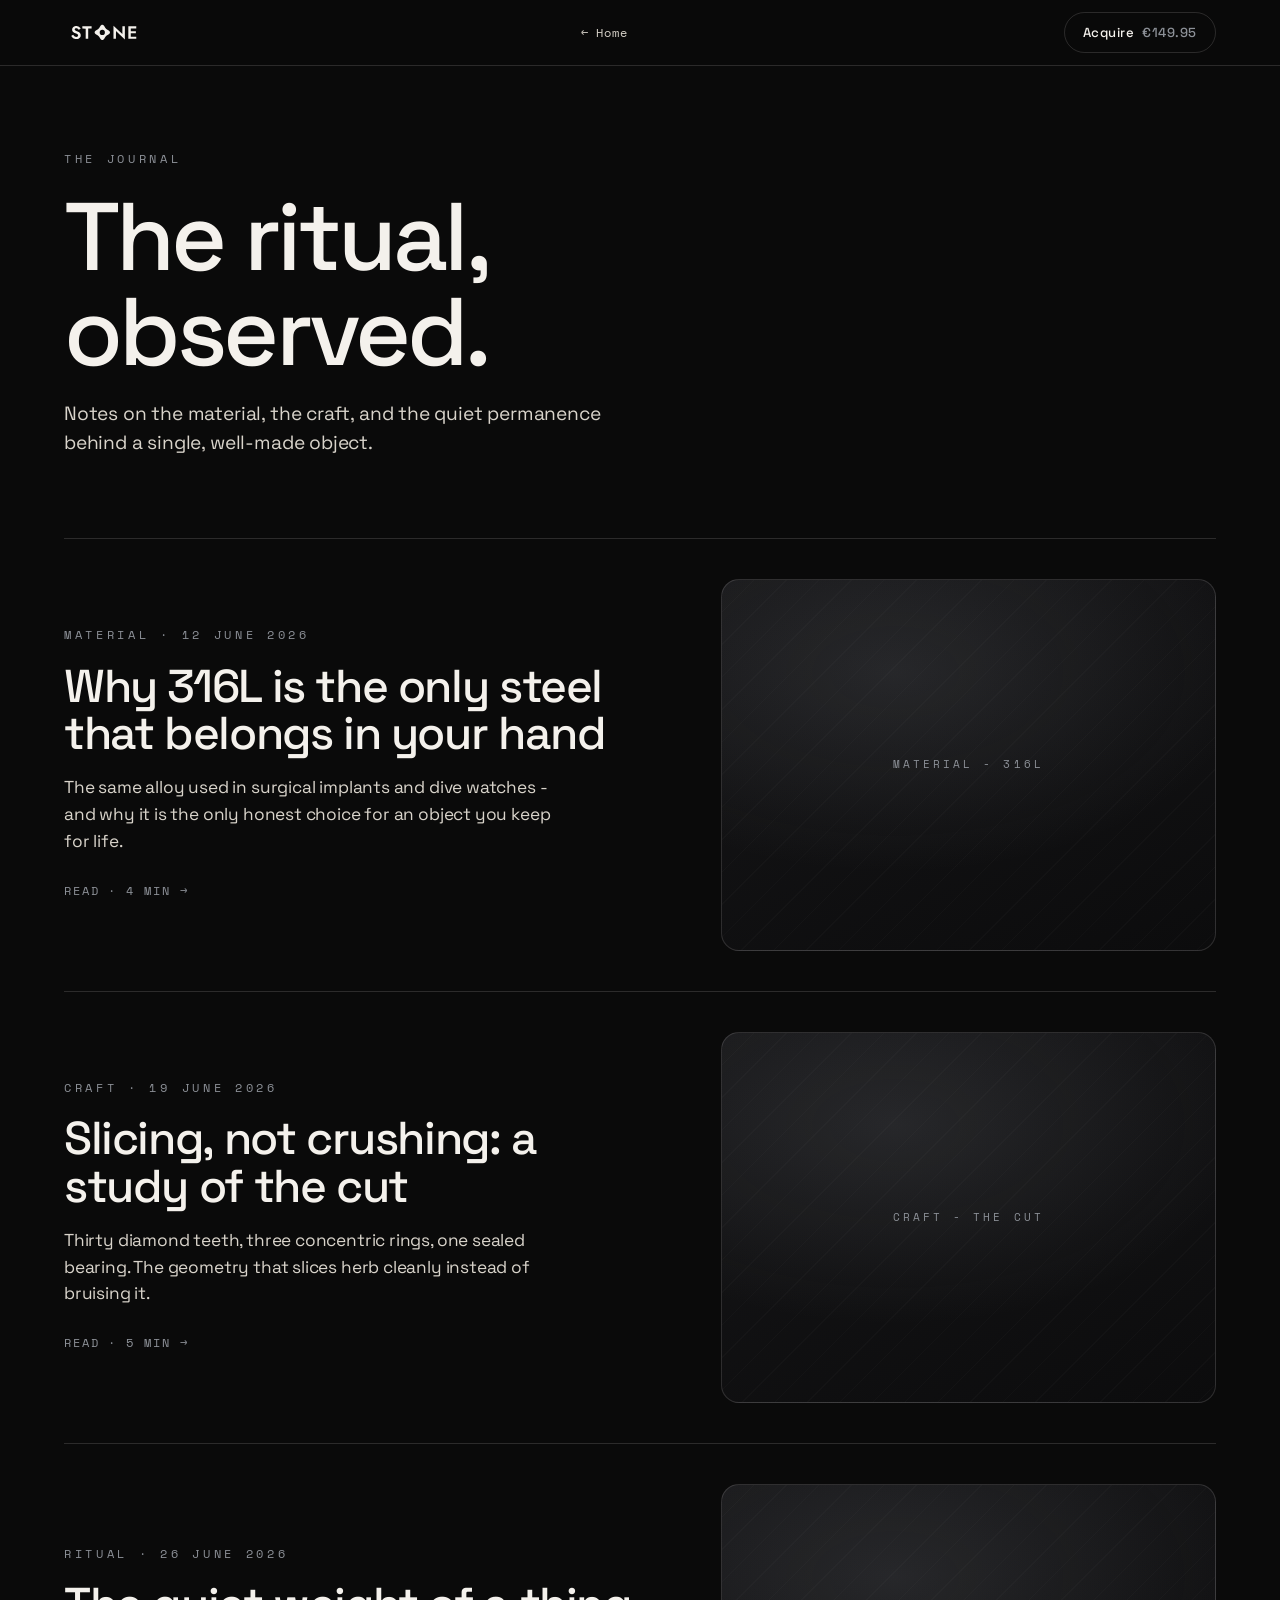
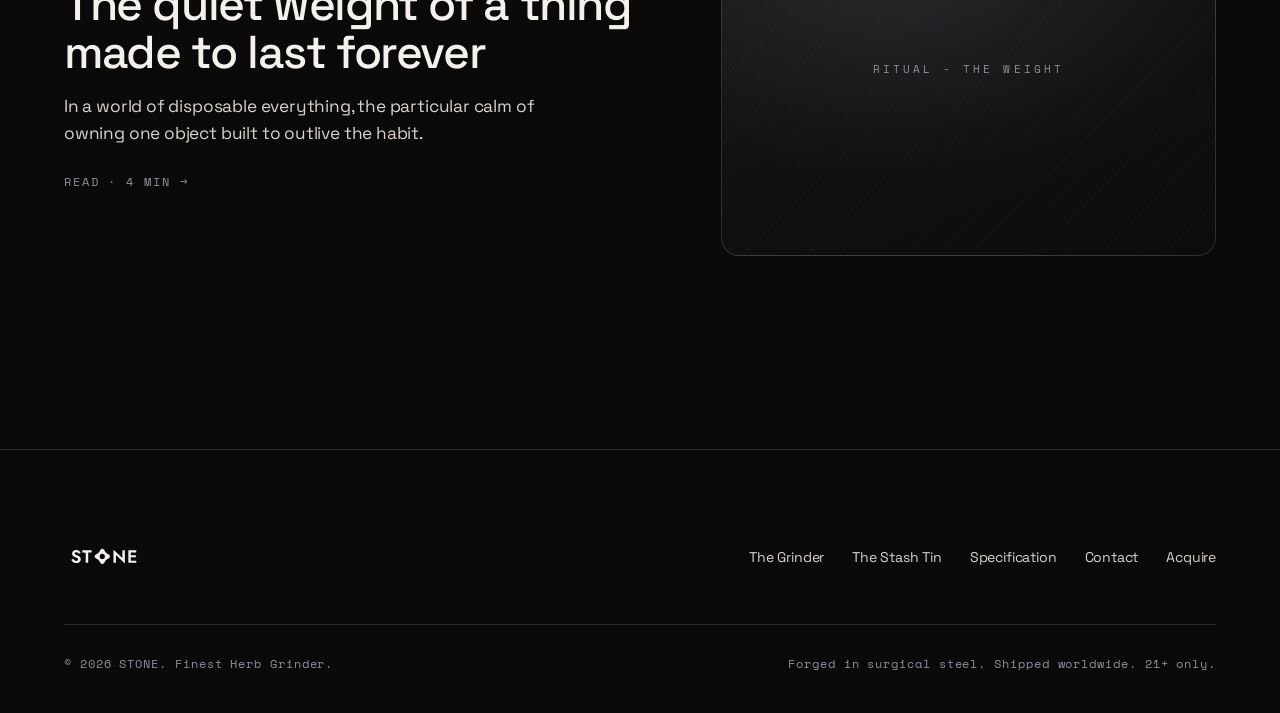
==== journal/index.html @ a4d51215 "Fix hero image squashing: photo stage no longer forces 1:1; bump style.css cache to v4" ====
<!DOCTYPE html>
<html lang="en">
<head>
  <meta charset="UTF-8">
  <meta name="viewport" content="width=device-width, initial-scale=1.0">
  <title>The Journal - STONE</title>
  <meta name="description" content="The ritual, observed. Notes on material, craft, and permanence from STONE - makers of the last grinder you will ever buy.">
  <link rel="canonical" href="https://stonegrinder.co/journal/">
  <link rel="icon" type="image/svg+xml" href="../assets/favicon.svg">
  <meta property="og:type" content="website">
  <meta property="og:title" content="The Journal - STONE">
  <meta property="og:description" content="Notes on material, craft, and permanence from STONE.">
  <meta property="og:url" content="https://stonegrinder.co/journal/">
  <meta name="twitter:card" content="summary_large_image">
  <link rel="preconnect" href="https://fonts.googleapis.com">
  <link rel="preconnect" href="https://fonts.gstatic.com" crossorigin>
  <link href="https://fonts.googleapis.com/css2?family=Space+Grotesk:wght@400;500;600;700&family=Space+Mono:wght@400;700&display=swap" rel="stylesheet">
  <link rel="stylesheet" href="../style.css?v=4">
  <link rel="stylesheet" href="../journal.css?v=1">
</head>
<body>

  <header class="nav is-stuck" id="nav">
    <a href="../" class="nav__brand" aria-label="STONE home">
      <img class="nav__logo" src="../assets/stone-wordmark-white.svg" alt="STONE" width="723" height="305">
    </a>
    <a href="../" class="j-nav__back">← Home</a>
    <a href="../#acquire" class="nav__cta">Acquire <span>€149.95</span></a>
  </header>

  <main>
    <section class="j-hero">
      <span class="kicker">The Journal</span>
      <h1 class="j-hero__title">The ritual,<br>observed.</h1>
      <p class="j-hero__lede">Notes on the material, the craft, and the quiet permanence behind a single, well-made object.</p>
    </section>

    <section class="j-list">
      <article class="j-feature">
        <a class="ph ph--hero" href="why-316l-steel" data-label="Material - 316L" aria-label="Read: Why 316L is the only steel that belongs in your hand"></a>
        <div class="j-feature__body">
          <span class="kicker j-feature__cat">Material · 12 June 2026</span>
          <h2><a href="why-316l-steel">Why 316L is the only steel that belongs in your hand</a></h2>
          <p class="j-feature__ex">The same alloy used in surgical implants and dive watches - and why it is the only honest choice for an object you keep for life.</p>
          <span class="j-feature__read">Read · 4 min →</span>
        </div>
      </article>

      <article class="j-feature">
        <a class="ph ph--hero" href="slicing-not-crushing" data-label="Craft - the cut" aria-label="Read: Slicing, not crushing"></a>
        <div class="j-feature__body">
          <span class="kicker j-feature__cat">Craft · 19 June 2026</span>
          <h2><a href="slicing-not-crushing">Slicing, not crushing: a study of the cut</a></h2>
          <p class="j-feature__ex">Thirty diamond teeth, three concentric rings, one sealed bearing. The geometry that slices herb cleanly instead of bruising it.</p>
          <span class="j-feature__read">Read · 5 min →</span>
        </div>
      </article>

      <article class="j-feature">
        <a class="ph ph--hero" href="the-quiet-weight" data-label="Ritual - the weight" aria-label="Read: The quiet weight"></a>
        <div class="j-feature__body">
          <span class="kicker j-feature__cat">Ritual · 26 June 2026</span>
          <h2><a href="the-quiet-weight">The quiet weight of a thing made to last forever</a></h2>
          <p class="j-feature__ex">In a world of disposable everything, the particular calm of owning one object built to outlive the habit.</p>
          <span class="j-feature__read">Read · 4 min →</span>
        </div>
      </article>
    </section>
  </main>

  <footer class="footer">
    <div class="footer__top">
      <a href="../" class="footer__brand" aria-label="STONE">
        <img class="footer__logo" src="../assets/stone-wordmark-white.svg" alt="STONE" width="723" height="305">
      </a>
      <nav class="footer__nav" aria-label="Footer">
        <a href="../the-grinder">The Grinder</a>
        <a href="../the-stash-tin">The Stash Tin</a>
        <a href="../#spec">Specification</a>
        <a href="../contact">Contact</a>
        <a href="../#acquire">Acquire</a>
      </nav>
    </div>
    <div class="footer__bottom">
      <p>© 2026 STONE. Finest Herb Grinder.</p>
      <p>Forged in surgical steel. Shipped worldwide. 21+ only.</p>
    </div>
  </footer>

</body>
</html>
---- style.css ----
/* ░░░░░░░░░░ STONE ░░░░░░░░░░ */
/* Strict monochrome · object-as-jewellery */

:root{
  --ink:#0a0a0a;          /* true near-black */
  --ink-2:#141414;
  --bone:#f4f1ec;         /* warm off-white */
  --bone-dim:#d9d4cb;
  --steel:#8c9097;        /* cold steel grey */
  --steel-dk:#3a3d42;
  --line:rgba(244,241,236,.14);
  --ember:#c8703a;        /* used almost never — hover only */
  --maxw:1280px;
  --pad:clamp(20px,5vw,72px);
  --r:16px;
  --ease:cubic-bezier(.16,1,.3,1);
  --font:"Space Grotesk",system-ui,sans-serif;
  --mono:"Space Mono",ui-monospace,monospace;
  --mark-mask:url("data:image/svg+xml,%3Csvg xmlns='http://www.w3.org/2000/svg' viewBox='0 0 100 100' fill-rule='evenodd'%3E%3Cpath d='M50,3 C69,3 59.35,29.65 64.85,35.15 C70.35,40.65 97,31 97,50 C97,69 70.35,59.35 64.85,64.85 C59.35,70.35 69,97 50,97 C31,97 40.65,70.35 35.15,64.85 C29.65,59.35 3,69 3,50 C3,31 29.65,40.65 35.15,35.15 C40.65,29.65 31,3 50,3 Z M50,34 a16,16 0 1,0 0.01,0 Z'/%3E%3C/svg%3E");
}

*{box-sizing:border-box;margin:0;padding:0}
html{scroll-behavior:smooth;-webkit-text-size-adjust:100%}
body{
  background:var(--ink);
  color:var(--bone);
  font-family:var(--font);
  font-size:18px;
  line-height:1.6;
  font-weight:400;
  letter-spacing:-.01em;
  -webkit-font-smoothing:antialiased;
  overflow-x:hidden;
}
img{max-width:100%;display:block}
a{color:inherit;text-decoration:none}
::selection{background:var(--bone);color:var(--ink)}

/* ░░ TYPE PRIMITIVES ░░ */
.eyebrow,.kicker{
  font-family:var(--mono);
  font-size:.72rem;
  letter-spacing:.32em;
  text-transform:uppercase;
  color:var(--steel);
}
.section__title{
  font-size:clamp(2.4rem,7vw,5.5rem);
  line-height:.98;
  font-weight:500;
  letter-spacing:-.035em;
}
em{font-style:normal;color:var(--bone);position:relative}
.manifesto em{font-style:italic;color:var(--bone)}

/* ░░ NAV ░░ */
.nav{
  position:fixed;inset:0 0 auto 0;z-index:50;
  display:flex;align-items:center;justify-content:space-between;
  gap:24px;
  padding:18px var(--pad);
  background:linear-gradient(to bottom,rgba(10,10,10,.85),rgba(10,10,10,0));
  backdrop-filter:blur(2px);
  transition:background .4s var(--ease),padding .4s var(--ease);
}
.nav.is-stuck{
  background:rgba(10,10,10,.82);
  backdrop-filter:blur(14px) saturate(1.1);
  border-bottom:1px solid var(--line);
  padding-top:12px;padding-bottom:12px;
}
.nav__brand{display:flex;align-items:center}
.nav__logo{height:34px;width:auto;display:block}
.nav__links{display:flex;gap:30px}
.nav__links a{
  font-size:.86rem;letter-spacing:.04em;color:var(--bone-dim);
  position:relative;padding:4px 0;transition:color .3s;
}
.nav__links a::after{
  content:"";position:absolute;left:0;bottom:0;height:1px;width:0;
  background:var(--bone);transition:width .35s var(--ease);
}
.nav__links a:hover{color:var(--bone)}
.nav__links a:hover::after{width:100%}
.nav__cta{
  font-size:.82rem;font-weight:500;letter-spacing:.04em;
  border:1px solid var(--line);border-radius:100px;
  padding:9px 18px;display:inline-flex;gap:8px;align-items:center;
  transition:.35s var(--ease);
}
.nav__cta span{color:var(--steel)}
.nav__cta:hover{background:var(--bone);color:var(--ink);border-color:var(--bone)}
.nav__cta:hover span{color:var(--ink)}

/* ░░ BUTTONS ░░ */
.btn{
  display:inline-flex;align-items:center;justify-content:center;gap:10px;
  font-family:var(--font);font-size:.95rem;font-weight:500;letter-spacing:.01em;
  padding:16px 30px;border-radius:100px;border:1px solid transparent;
  cursor:pointer;transition:.4s var(--ease);
}
.btn--solid{background:var(--bone);color:var(--ink)}
.btn--solid:hover{transform:translateY(-2px);box-shadow:0 14px 40px rgba(0,0,0,.5)}
.btn--ghost{border-color:var(--line);color:var(--bone)}
.btn--ghost:hover{border-color:var(--bone);background:rgba(244,241,236,.04)}
.btn--block{width:100%;padding:18px}

/* ░░ STAGE (product placeholder) ░░ */
.stage{
  position:relative;display:grid;place-items:center;
  aspect-ratio:1/1;
}
.stage__halo{
  position:absolute;inset:0;border-radius:50%;
  background:radial-gradient(circle at 50% 42%,rgba(140,144,151,.30),rgba(140,144,151,.06) 42%,transparent 66%);
  filter:blur(6px);
}
/* ░░ REAL PHOTOGRAPHY ░░ */
.stage__photo{position:relative;z-index:1;width:100%;height:auto;border-radius:24px;display:block;object-fit:contain;box-shadow:0 40px 80px rgba(0,0,0,.55)}
.hero__stage--photo{display:block;aspect-ratio:auto;height:auto}
.hero__stage--photo .stage__halo{background:radial-gradient(circle at 50% 45%,rgba(140,144,151,.22),transparent 62%)}

/* ░░ PHOTO PLACEHOLDER — swap .ph for <img> when photography lands ░░ */
.ph{
  position:relative;z-index:1;width:84%;aspect-ratio:1/1;border-radius:24px;
  display:grid;place-items:center;overflow:hidden;
  border:1px solid var(--line);
  background:
    radial-gradient(120% 90% at 35% 25%,rgba(140,144,151,.16),transparent 60%),
    linear-gradient(160deg,#161618,#0c0c0d);
  transition:background .6s var(--ease),border-color .4s;
}
.ph::before{
  content:"";position:absolute;inset:0;
  background:repeating-linear-gradient(135deg,transparent 0 22px,rgba(244,241,236,.018) 22px 23px);
}
.ph::after{
  content:attr(data-label);position:relative;
  font-family:var(--mono);font-size:.68rem;letter-spacing:.28em;text-transform:uppercase;
  color:var(--steel);
}
.ph--hero{width:100%}
.ph--light{
  border-color:rgba(10,10,10,.1);
  background:
    radial-gradient(120% 90% at 38% 26%,rgba(255,255,255,.7),transparent 58%),
    linear-gradient(160deg,#e9e5dd,#d3cdc2);
}
.ph--light::after{color:#9a948a}
/* stealth tint for the finish toggle */
[data-finish="stealth"] .ph{
  background:radial-gradient(120% 90% at 35% 25%,rgba(80,84,90,.18),transparent 60%),linear-gradient(160deg,#0c0c0d,#060607);
}

/* ░░ HERO ░░ */
.hero{
  position:relative;min-height:100svh;
  display:grid;
  grid-template-columns:1.05fr .95fr;
  align-items:center;gap:40px;
  padding:140px var(--pad) 80px;
  overflow:hidden;
}
.hero__grain{
  position:absolute;inset:-20% -10%;z-index:0;pointer-events:none;
  background:
    radial-gradient(60% 50% at 78% 38%,rgba(140,144,151,.16),transparent 70%),
    radial-gradient(50% 40% at 12% 80%,rgba(140,144,151,.08),transparent 70%);
}
.hero__inner{position:relative;z-index:2;max-width:620px}
.eyebrow{display:block;margin-bottom:26px}
.hero__title{
  font-size:clamp(2.9rem,7.2vw,6rem);
  line-height:.96;font-weight:500;letter-spacing:-.04em;
  margin-bottom:28px;
}
.hero__sub{
  font-size:clamp(1.05rem,1.6vw,1.35rem);
  color:var(--bone-dim);max-width:30ch;line-height:1.5;margin-bottom:40px;
}
.hero__actions{display:flex;gap:14px;flex-wrap:wrap}
.hero__stage{position:relative;z-index:1;width:100%;max-width:600px;justify-self:center}
.hero__scroll{
  position:absolute;bottom:30px;left:var(--pad);z-index:3;
  font-family:var(--mono);font-size:.68rem;letter-spacing:.28em;text-transform:uppercase;
  color:var(--steel);display:flex;align-items:center;gap:10px;
}
.hero__scroll::before{content:"";width:34px;height:1px;background:var(--steel);
  animation:scrollline 2.4s var(--ease) infinite}
@keyframes scrollline{0%,100%{transform:scaleX(.4);opacity:.4}50%{transform:scaleX(1);opacity:1}}

/* ░░ MARQUEE ░░ */
.marquee{border-block:1px solid var(--line);overflow:hidden;padding:18px 0}
.marquee__track{
  display:flex;gap:34px;align-items:center;white-space:nowrap;width:max-content;
  animation:marq 32s linear infinite;
}
.marquee__track span{font-family:var(--mono);font-size:.82rem;letter-spacing:.24em;color:var(--bone-dim)}
.marquee__track i{color:var(--steel);font-style:normal}
@keyframes marq{to{transform:translateX(-50%)}}

/* ░░ SECTION SHELL ░░ */
.section{max-width:var(--maxw);margin:0 auto;padding:clamp(90px,12vw,170px) var(--pad)}
.section__head{margin-bottom:64px;max-width:760px}
.section__head--row{max-width:none;display:flex;justify-content:space-between;align-items:flex-end;gap:24px;flex-wrap:wrap}
.journal__all{font-family:var(--mono);font-size:.78rem;letter-spacing:.14em;text-transform:uppercase;color:var(--bone-dim);white-space:nowrap;padding-bottom:6px;transition:color .3s}
.journal__all:hover{color:var(--bone)}
.kicker{display:block;margin-bottom:22px}
.section__lede{margin-top:26px;font-size:1.15rem;color:var(--bone-dim);max-width:54ch;line-height:1.55}

/* ░░ MANIFESTO ░░ */
.manifesto{max-width:1100px;margin:0 auto;padding:clamp(80px,11vw,150px) var(--pad)}
.manifesto__text{
  font-size:clamp(1.5rem,3.6vw,2.7rem);
  line-height:1.32;font-weight:400;letter-spacing:-.02em;color:var(--steel);
}
.manifesto__text em{color:var(--bone)}

/* ░░ OBJECT ░░ */
.section--object .stage--lg{
  max-width:560px;margin:0 auto 30px;width:100%;
}
.features{
  display:grid;grid-template-columns:repeat(2,1fr);
  gap:1px;background:var(--line);
  border:1px solid var(--line);border-radius:var(--r);overflow:hidden;margin-top:50px;
}
.feature{background:var(--ink);padding:clamp(28px,4vw,48px);transition:background .4s}
.feature:hover{background:var(--ink-2)}
.feature__no{font-family:var(--mono);font-size:.72rem;letter-spacing:.16em;color:var(--steel);display:block;margin-bottom:20px}
.feature h3{font-size:1.5rem;font-weight:500;letter-spacing:-.02em;margin-bottom:14px}
.feature p{color:var(--bone-dim);font-size:1rem;line-height:1.6;max-width:42ch}

/* ░░ FINISH SWITCH ░░ */
.finish{
  display:grid;grid-template-columns:1fr 1fr;align-items:center;gap:60px;
  max-width:var(--maxw);margin:0 auto;padding:clamp(70px,9vw,130px) var(--pad);
  border-block:1px solid var(--line);
  transition:background .6s var(--ease);
}
.finish[data-finish="stealth"]{background:#060606}
.finish__copy .kicker{margin-bottom:24px}
.finish__desc{margin:24px 0 36px;color:var(--bone-dim);font-size:1.1rem;max-width:42ch;min-height:3.2em}
.finish__switch{display:inline-flex;border:1px solid var(--line);border-radius:100px;padding:4px}
.finish__btn{
  font-family:var(--font);font-size:.88rem;font-weight:500;color:var(--steel);
  background:none;border:none;cursor:pointer;padding:11px 22px;border-radius:100px;transition:.35s var(--ease);
}
.finish__btn.is-active{background:var(--bone);color:var(--ink)}
.finish__stage{max-width:460px;justify-self:center;width:100%}

/* ░░ VAULT ░░ */
.vault__grid{
  display:grid;grid-template-columns:repeat(3,1fr);gap:18px;
}
.vault__card{
  border:1px solid var(--line);border-radius:var(--r);
  padding:clamp(26px,3.2vw,40px);background:var(--ink-2);
  transition:.4s var(--ease);
}
.vault__card:hover{transform:translateY(-4px);border-color:rgba(244,241,236,.3)}
.vault__card--wide{grid-column:span 2}
.vault__card--accent{background:var(--bone);color:var(--ink)}
.vault__card--accent p{color:#444}
.vault__card h3{font-size:1.35rem;font-weight:500;letter-spacing:-.02em;margin-bottom:12px}
.vault__card p{color:var(--bone-dim);font-size:1rem;line-height:1.55}

/* ░░ SPEC SHEET ░░ */
.spec{border-top:1px solid var(--line)}
.spec__row{
  display:grid;grid-template-columns:240px 1fr;gap:24px;
  padding:22px 4px;border-bottom:1px solid var(--line);align-items:baseline;
  transition:padding-left .35s var(--ease),background .35s;
}
.spec__row:hover{padding-left:18px;background:linear-gradient(90deg,rgba(244,241,236,.04),transparent)}
.spec__row dt{font-family:var(--mono);font-size:.78rem;letter-spacing:.18em;text-transform:uppercase;color:var(--steel)}
.spec__row dd{font-size:1.25rem;font-weight:500;letter-spacing:-.01em}
.spec__row dd span{display:block;font-size:.85rem;font-weight:400;color:var(--steel);margin-top:4px;letter-spacing:0}

/* ░░ ACQUIRE ░░ */
.acquire{background:var(--bone);color:var(--ink);padding:clamp(90px,12vw,160px) var(--pad)}
.acquire__inner{max-width:var(--maxw);margin:0 auto}
.acquire .kicker{color:#9a948a}
.acquire__title{font-size:clamp(2.6rem,7vw,5.5rem);line-height:.98;font-weight:500;letter-spacing:-.035em;margin:22px 0 60px}
.buy{
  display:grid;grid-template-columns:1fr 1fr;gap:clamp(30px,5vw,80px);align-items:center;
  border:1px solid rgba(10,10,10,.12);border-radius:24px;overflow:hidden;background:#fff;
}
.buy__media{
  position:relative;aspect-ratio:1/1;display:grid;place-items:center;padding:clamp(20px,3vw,40px);
  background:radial-gradient(circle at 50% 42%,#efece5,#ddd7cc);
}
.buy__media .ph--light{width:100%}
.buy__media .stage__halo{background:radial-gradient(circle at 50% 45%,rgba(255,255,255,.6),transparent 60%)}
.buy__detail{padding:clamp(28px,4vw,56px) clamp(28px,4vw,56px) clamp(28px,4vw,56px) 0}
.buy__detail h3{font-size:2rem;font-weight:600;letter-spacing:-.02em;margin-bottom:10px}
.buy__inc{color:#555;font-size:.98rem;margin-bottom:28px;line-height:1.5}
.buy__finish{margin-bottom:26px}
.buy__finish>span{font-family:var(--mono);font-size:.7rem;letter-spacing:.18em;text-transform:uppercase;color:#999;display:block;margin-bottom:10px}
.buy__chips{display:flex;gap:8px}
.chip{
  font-family:var(--font);font-size:.88rem;font-weight:500;
  border:1px solid rgba(10,10,10,.18);background:none;color:var(--ink);
  padding:10px 18px;border-radius:100px;cursor:pointer;transition:.3s var(--ease);
}
.chip.is-active{background:var(--ink);color:var(--bone);border-color:var(--ink)}
.buy__price{display:flex;align-items:baseline;gap:14px;margin-bottom:24px}
.buy__amt{font-size:2.6rem;font-weight:600;letter-spacing:-.03em}
.buy__vat{font-size:.85rem;color:#999}
.buy__detail .btn--solid{background:var(--ink);color:var(--bone)}
.buy__detail .btn--solid:hover{background:#000}
.buy__note{font-size:.82rem;color:#999;margin-top:16px;text-align:center}

/* ░░ JOURNAL ░░ */
.journal{display:grid;grid-template-columns:repeat(3,1fr);gap:22px}
.jcard{display:block;group:card}
.jcard__img{
  aspect-ratio:4/5;border-radius:var(--r);margin-bottom:20px;overflow:hidden;
  background:
    linear-gradient(135deg,#1c1c1c,#0c0c0c),
    radial-gradient(circle at 30% 25%,rgba(140,144,151,.25),transparent 55%);
  background-blend-mode:screen;
  border:1px solid var(--line);
  transition:.5s var(--ease);
}
.jcard:hover .jcard__img{transform:scale(.985);filter:brightness(1.15)}
.jcard__meta{font-family:var(--mono);font-size:.68rem;letter-spacing:.22em;text-transform:uppercase;color:var(--steel)}
.jcard h3{font-size:1.3rem;font-weight:500;letter-spacing:-.02em;margin-top:10px;line-height:1.25;max-width:26ch;transition:color .3s}
.jcard:hover h3{color:#fff}

/* ░░ FOOTER ░░ */
.footer{border-top:1px solid var(--line);padding:clamp(50px,7vw,90px) var(--pad) 40px;max-width:var(--maxw);margin:0 auto}
.footer__top{display:flex;justify-content:space-between;align-items:center;gap:30px;flex-wrap:wrap;padding-bottom:50px;border-bottom:1px solid var(--line)}
.footer__brand{display:flex;align-items:center}
.footer__logo{height:34px;width:auto;display:block}
.footer__nav{display:flex;gap:28px;flex-wrap:wrap}
.footer__nav a{font-size:.88rem;color:var(--bone-dim);transition:color .3s}
.footer__nav a:hover{color:var(--bone)}
.footer__bottom{display:flex;justify-content:space-between;gap:20px;flex-wrap:wrap;padding-top:30px}
.footer__bottom p{font-family:var(--mono);font-size:.72rem;letter-spacing:.08em;color:var(--steel)}

/* ░░ REVEAL ░░ */
.reveal{opacity:0;transform:translateY(26px);transition:opacity .9s var(--ease),transform .9s var(--ease)}
.reveal.is-in{opacity:1;transform:none}

/* ░░ RESPONSIVE ░░ */
@media(max-width:900px){
  .nav__links{display:none}
  .hero{grid-template-columns:1fr;text-align:left;min-height:auto;padding-top:120px}
  .hero__stage{max-width:440px;margin-top:30px}
  .hero__sub{max-width:38ch}
  .features,.finish,.vault__grid,.buy,.journal{grid-template-columns:1fr}
  .finish{gap:40px}
  .finish__stage{max-width:360px}
  .vault__card--wide{grid-column:span 1}
  .spec__row{grid-template-columns:1fr;gap:6px}
  .spec__row dt{margin-bottom:2px}
}
@media(max-width:560px){
  body{font-size:17px}
  .nav__cta span{display:none}
  .hero__actions{flex-direction:column;align-items:stretch}
  .btn{width:100%}
  .acquire__title br{display:none}
}
@media(prefers-reduced-motion:reduce){
  *{animation:none!important;scroll-behavior:auto}
  .reveal{opacity:1;transform:none}
}
---- journal.css ----
/* ░░░░░ STONE — Journal / article styles ░░░░░ */
/* loaded after style.css; relies on its tokens */

.j-nav__back{
  font-family:var(--mono);font-size:.78rem;letter-spacing:.06em;color:var(--bone-dim);
  display:inline-flex;align-items:center;gap:8px;transition:color .3s;
}
.j-nav__back:hover{color:var(--bone)}

/* ── article shell ── */
.article{max-width:760px;margin:0 auto;padding:140px var(--pad) 40px}
.article__head{margin-bottom:48px}
.article__cat{display:block;margin-bottom:26px}
.article__title{
  font-size:clamp(2.3rem,6vw,4rem);line-height:1.02;font-weight:500;letter-spacing:-.035em;
  margin-bottom:28px;
}
.article__meta{
  display:flex;gap:18px;flex-wrap:wrap;align-items:center;
  font-family:var(--mono);font-size:.74rem;letter-spacing:.14em;text-transform:uppercase;color:var(--steel);
}
.article__meta span{display:inline-flex;align-items:center;gap:18px}
.article__meta span::before{content:"";width:5px;height:5px;border-radius:50%;background:var(--steel)}
.article__meta time::before{display:none}

/* lead media */
.article__lead{
  max-width:1100px;margin:0 auto 60px;padding:0 var(--pad);
}
.article__lead .ph{aspect-ratio:16/9;width:100%;border-radius:20px}

/* ── prose ── */
.prose{font-size:1.18rem;line-height:1.72;color:var(--bone-dim);letter-spacing:-.005em}
.prose > * + *{margin-top:1.5em}
.prose p:first-child::first-letter{
  float:left;font-size:4.2rem;line-height:.82;font-weight:600;color:var(--bone);
  padding:6px 14px 0 0;
}
.prose h2{
  font-family:var(--font);color:var(--bone);font-size:1.85rem;font-weight:500;letter-spacing:-.025em;
  line-height:1.15;margin-top:2.2em;
}
.prose h3{color:var(--bone);font-size:1.3rem;font-weight:600;letter-spacing:-.01em;margin-top:1.8em}
.prose strong{color:var(--bone);font-weight:600}
.prose em{font-style:italic;color:var(--bone)}
.prose a{color:var(--bone);text-decoration:underline;text-underline-offset:3px;text-decoration-color:var(--steel)}
.prose a:hover{text-decoration-color:var(--bone)}
.prose ul,.prose ol{padding-left:1.3em}
.prose li{margin-top:.5em}
.prose li::marker{color:var(--steel)}
.prose blockquote{
  margin:2.2em 0;padding:0 0 0 28px;border-left:2px solid var(--line);
  font-family:var(--font);font-size:1.7rem;line-height:1.32;font-weight:400;
  color:var(--bone);letter-spacing:-.02em;
}
.prose blockquote::first-letter{font-size:inherit;float:none;padding:0;font-weight:400}
.prose figure{margin:2.4em 0}
.prose .pull{
  font-family:var(--mono);font-size:.78rem;letter-spacing:.16em;text-transform:uppercase;color:var(--steel);
}

/* ── end CTA ── */
.article__cta{
  max-width:760px;margin:70px auto 0;padding:48px var(--pad);
  border-top:1px solid var(--line);text-align:center;
}
.article__cta h3{font-size:1.9rem;font-weight:500;letter-spacing:-.025em;margin-bottom:10px;color:var(--bone)}
.article__cta p{color:var(--bone-dim);margin-bottom:28px}

/* ── more from journal ── */
.more{max-width:var(--maxw);margin:0 auto;padding:clamp(70px,9vw,120px) var(--pad)}
.more__kicker{display:block;margin-bottom:40px}
.more__grid{display:grid;grid-template-columns:repeat(2,1fr);gap:22px}

/* ── journal index ── */
.j-hero{max-width:var(--maxw);margin:0 auto;padding:150px var(--pad) 40px}
.j-hero__title{font-size:clamp(2.6rem,8vw,6rem);line-height:.98;font-weight:500;letter-spacing:-.04em;margin:22px 0 20px}
.j-hero__lede{font-size:1.2rem;color:var(--bone-dim);max-width:48ch;line-height:1.55}
.j-list{max-width:var(--maxw);margin:0 auto;padding:40px var(--pad) clamp(90px,12vw,160px)}
.j-feature{
  display:grid;grid-template-columns:1.1fr .9fr;gap:clamp(24px,4vw,56px);align-items:center;
  padding:40px 0;border-top:1px solid var(--line);
}
.j-feature .ph{aspect-ratio:4/3;width:100%;border-radius:18px;order:2}
.j-feature__body{order:1}
.j-feature__cat{display:block;margin-bottom:18px}
.j-feature h2{font-size:clamp(1.8rem,3.6vw,3rem);font-weight:500;letter-spacing:-.03em;line-height:1.04;margin-bottom:16px;transition:opacity .3s}
.j-feature:hover h2{opacity:.62}
.j-feature__ex{color:var(--bone-dim);font-size:1.08rem;line-height:1.55;max-width:46ch;margin-bottom:20px}
.j-feature__read{font-family:var(--mono);font-size:.74rem;letter-spacing:.16em;text-transform:uppercase;color:var(--steel)}

@media(max-width:780px){
  .more__grid{grid-template-columns:1fr}
  .j-feature{grid-template-columns:1fr;gap:22px}
  .j-feature .ph{order:1}
  .j-feature__body{order:2}
  .prose{font-size:1.08rem}
}
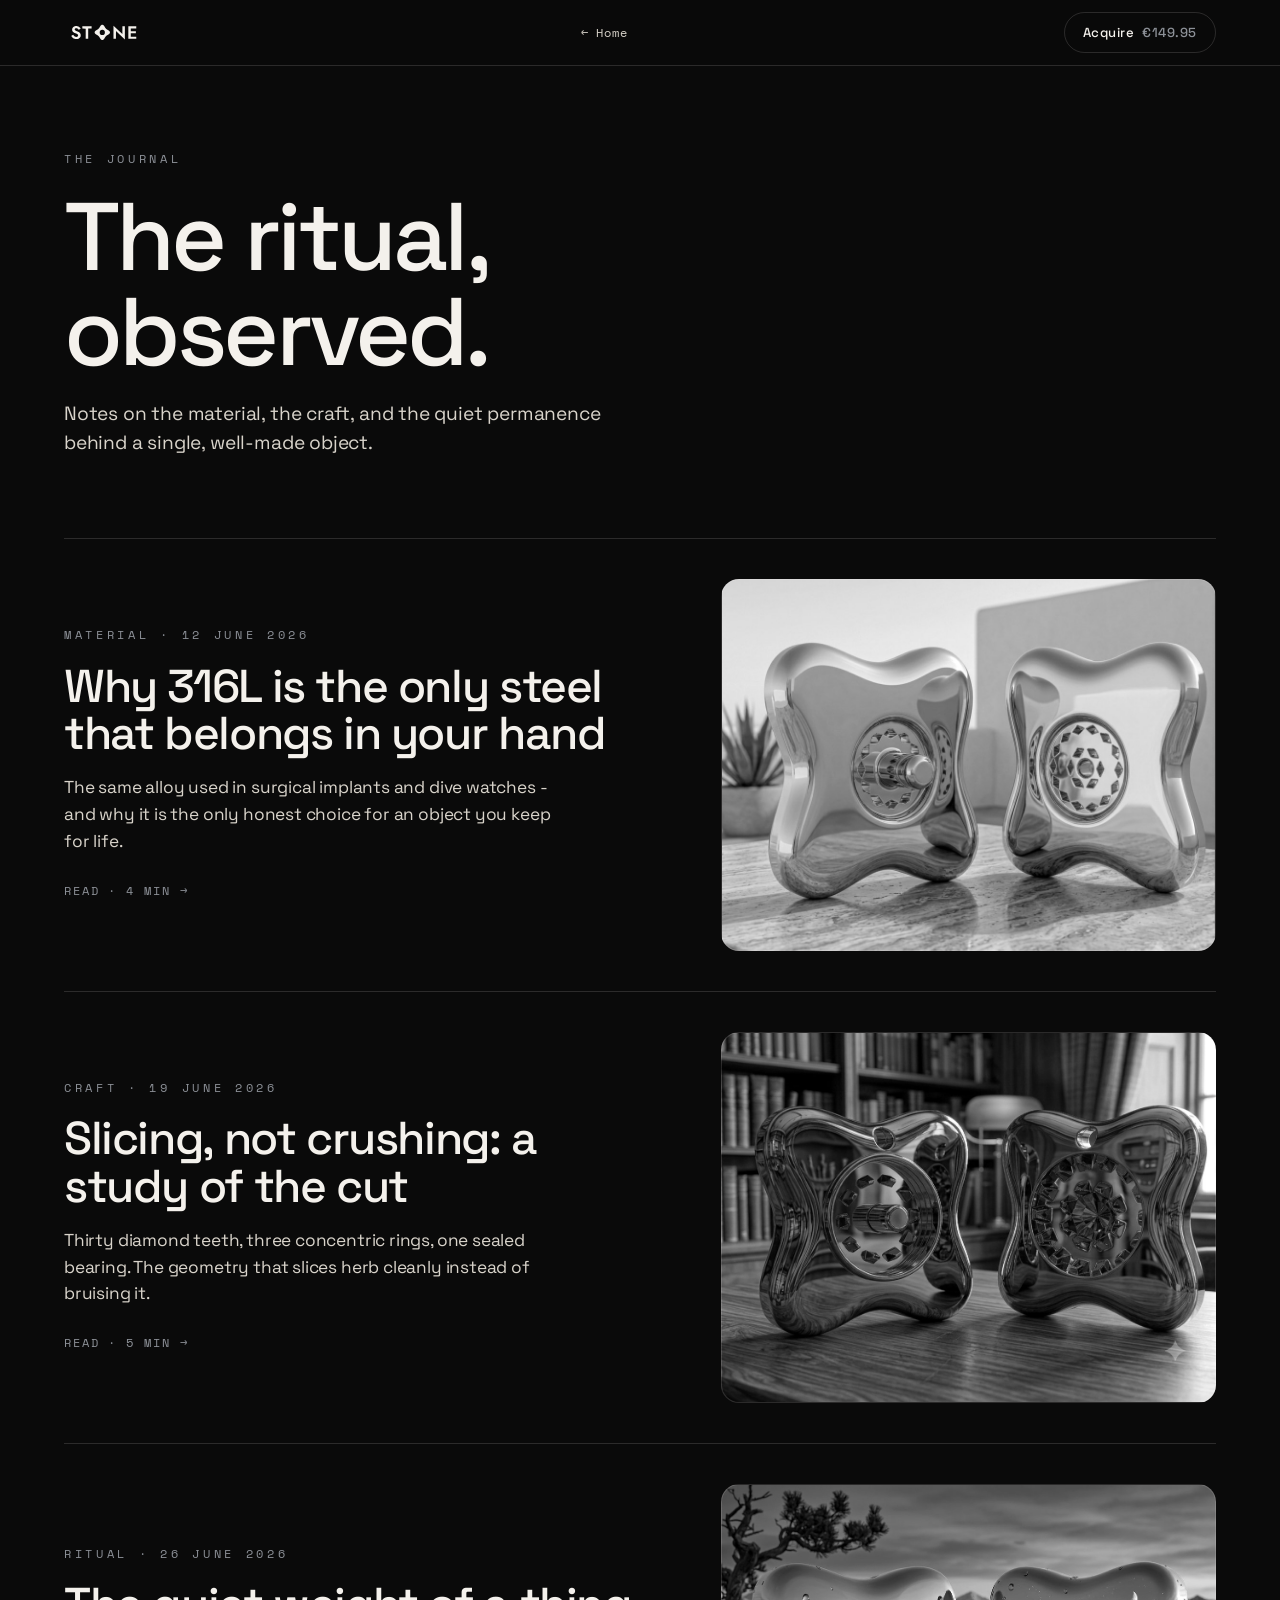
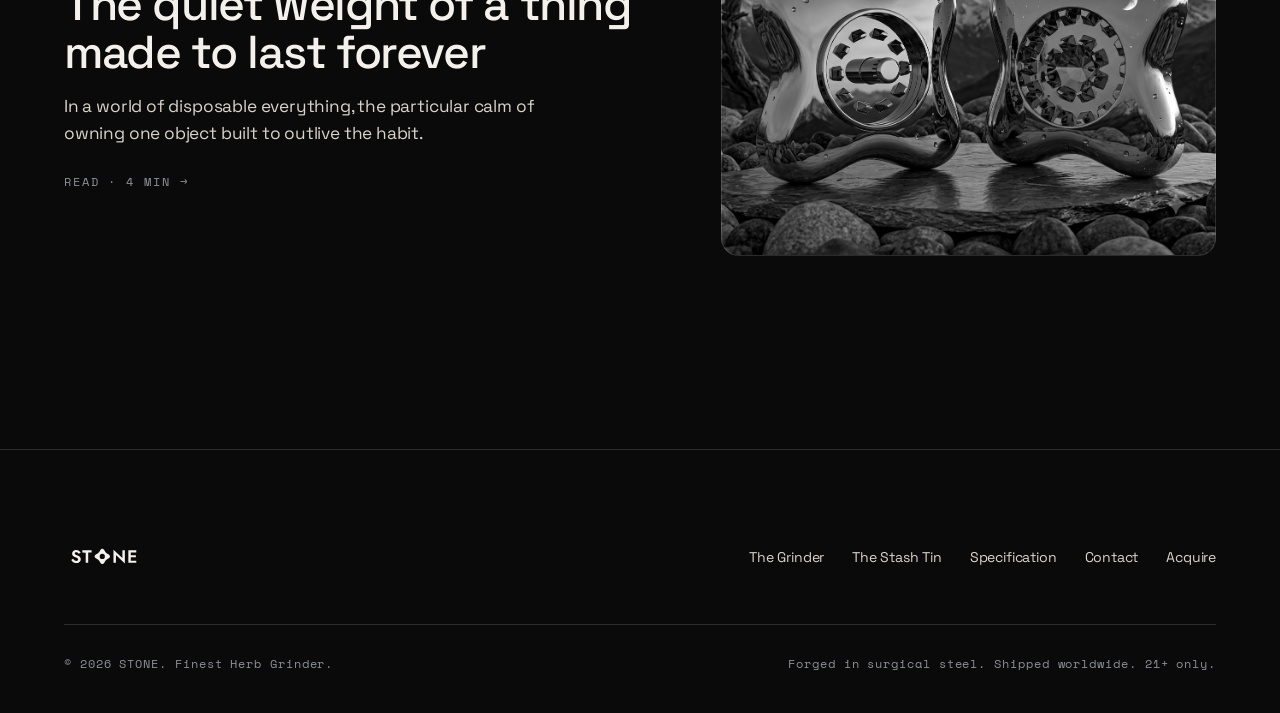
==== commit b751fb09: "Add journal imagery (3 desaturated lifestyle shots across cards/index/leads) + workshop shot on Grin" ====
--- a/journal/index.html
+++ b/journal/index.html
@@ -15,7 +15,7 @@
   <link rel="preconnect" href="https://fonts.googleapis.com">
   <link rel="preconnect" href="https://fonts.gstatic.com" crossorigin>
   <link href="https://fonts.googleapis.com/css2?family=Space+Grotesk:wght@400;500;600;700&family=Space+Mono:wght@400;700&display=swap" rel="stylesheet">
-  <link rel="stylesheet" href="../style.css?v=4">
+  <link rel="stylesheet" href="../style.css?v=6">
   <link rel="stylesheet" href="../journal.css?v=1">
 </head>
 <body>
@@ -37,7 +37,7 @@
 
     <section class="j-list">
       <article class="j-feature">
-        <a class="ph ph--hero" href="why-316l-steel" data-label="Material - 316L" aria-label="Read: Why 316L is the only steel that belongs in your hand"></a>
+        <a class="ph ph--hero has-img" style="background-image:url('../assets/img/journal-material.jpg');background-size:cover;background-position:center" href="why-316l-steel" data-label="Material - 316L" aria-label="Read: Why 316L is the only steel that belongs in your hand"></a>
         <div class="j-feature__body">
           <span class="kicker j-feature__cat">Material · 12 June 2026</span>
           <h2><a href="why-316l-steel">Why 316L is the only steel that belongs in your hand</a></h2>
@@ -47,7 +47,7 @@
       </article>
 
       <article class="j-feature">
-        <a class="ph ph--hero" href="slicing-not-crushing" data-label="Craft - the cut" aria-label="Read: Slicing, not crushing"></a>
+        <a class="ph ph--hero has-img" style="background-image:url('../assets/img/journal-craft.jpg');background-size:cover;background-position:center" href="slicing-not-crushing" data-label="Craft - the cut" aria-label="Read: Slicing, not crushing"></a>
         <div class="j-feature__body">
           <span class="kicker j-feature__cat">Craft · 19 June 2026</span>
           <h2><a href="slicing-not-crushing">Slicing, not crushing: a study of the cut</a></h2>
@@ -57,7 +57,7 @@
       </article>
 
       <article class="j-feature">
-        <a class="ph ph--hero" href="the-quiet-weight" data-label="Ritual - the weight" aria-label="Read: The quiet weight"></a>
+        <a class="ph ph--hero has-img" style="background-image:url('../assets/img/journal-ritual.jpg');background-size:cover;background-position:center" href="the-quiet-weight" data-label="Ritual - the weight" aria-label="Read: The quiet weight"></a>
         <div class="j-feature__body">
           <span class="kicker j-feature__cat">Ritual · 26 June 2026</span>
           <h2><a href="the-quiet-weight">The quiet weight of a thing made to last forever</a></h2>
--- a/style.css
+++ b/style.css
@@ -117,7 +117,11 @@
 }
 /* ░░ REAL PHOTOGRAPHY ░░ */
 .stage__photo{position:relative;z-index:1;width:100%;height:auto;border-radius:24px;display:block;object-fit:contain;box-shadow:0 40px 80px rgba(0,0,0,.55)}
-.hero__stage--photo{display:block;aspect-ratio:auto;height:auto}
+.hero__stage--photo,.stage.is-photo{display:block;aspect-ratio:auto;height:auto}
+.stage.is-photo{max-width:none}
+/* a placeholder box filled with a real photo (background-image set inline) */
+.ph.has-img{background-size:cover;background-position:center;background-repeat:no-repeat}
+.ph.has-img::before,.ph.has-img::after{content:none}
 .hero__stage--photo .stage__halo{background:radial-gradient(circle at 50% 45%,rgba(140,144,151,.22),transparent 62%)}
 
 /* ░░ PHOTO PLACEHOLDER — swap .ph for <img> when photography lands ░░ */
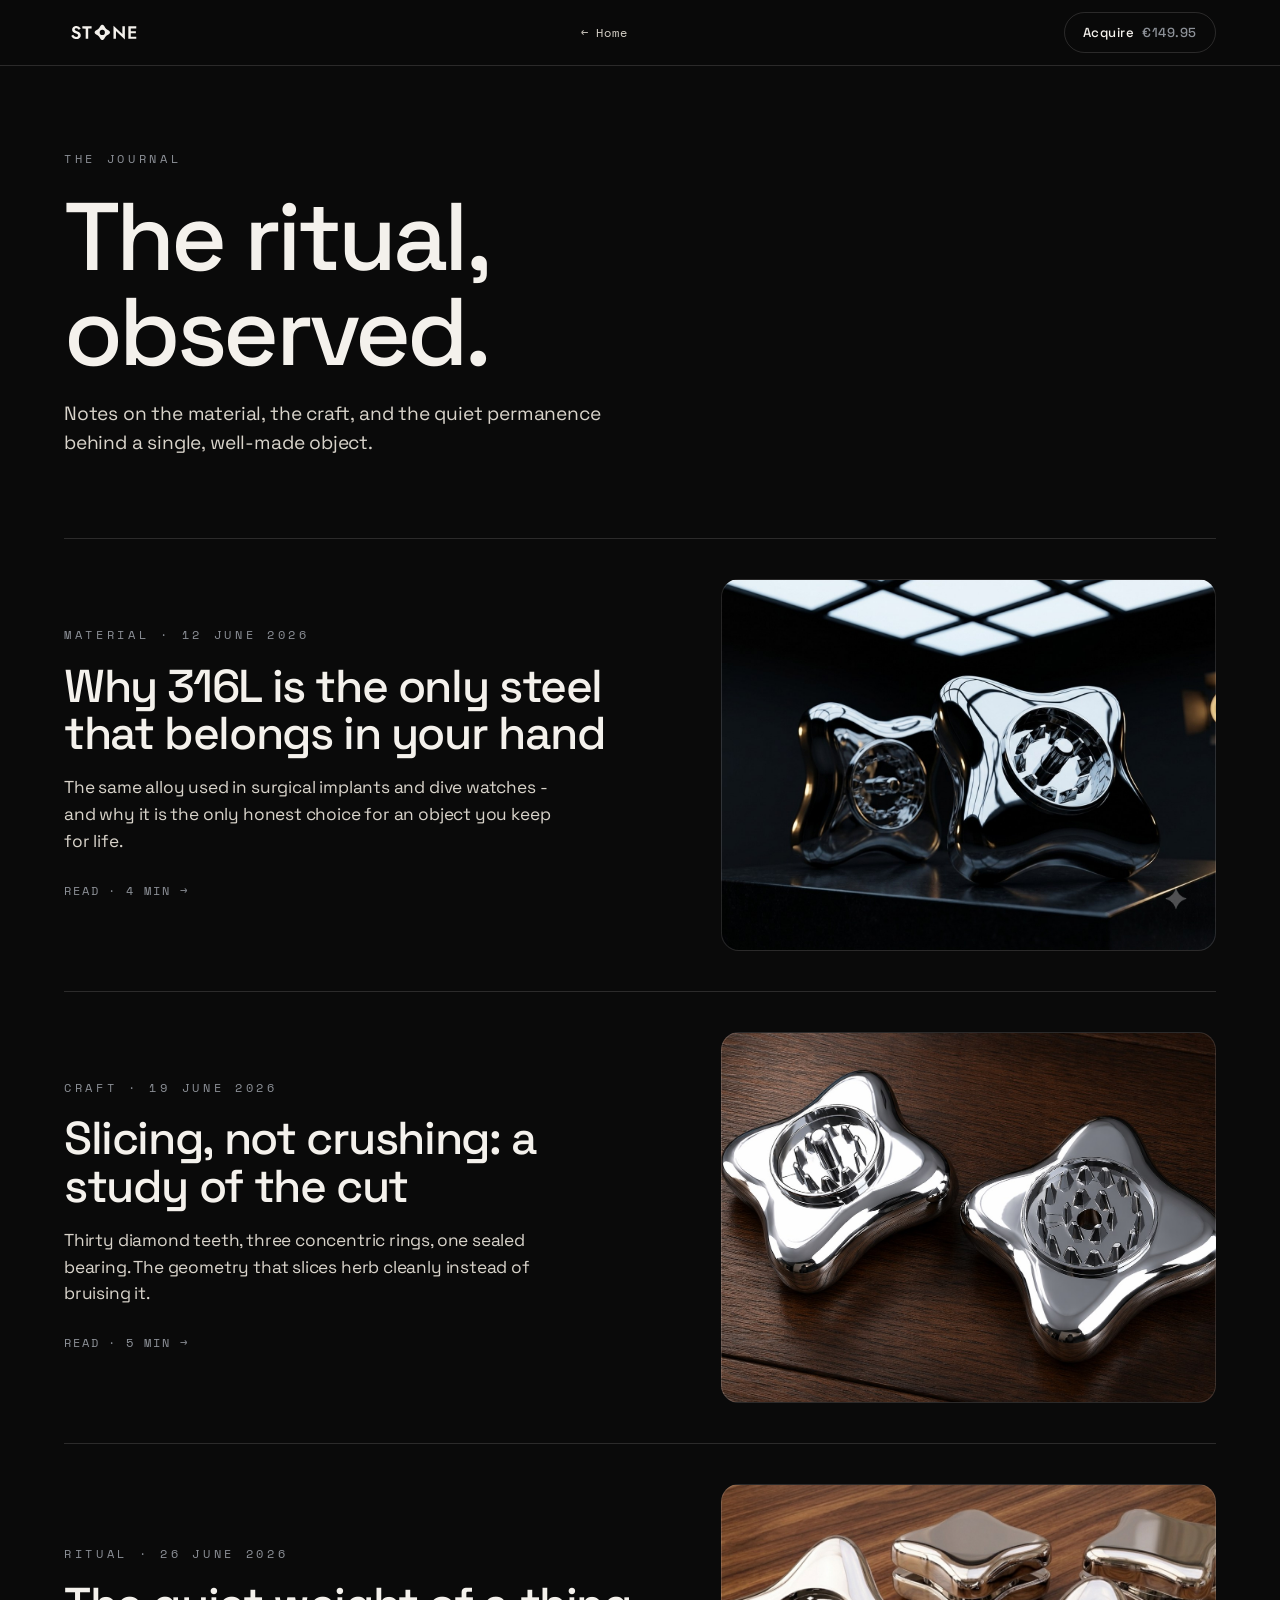
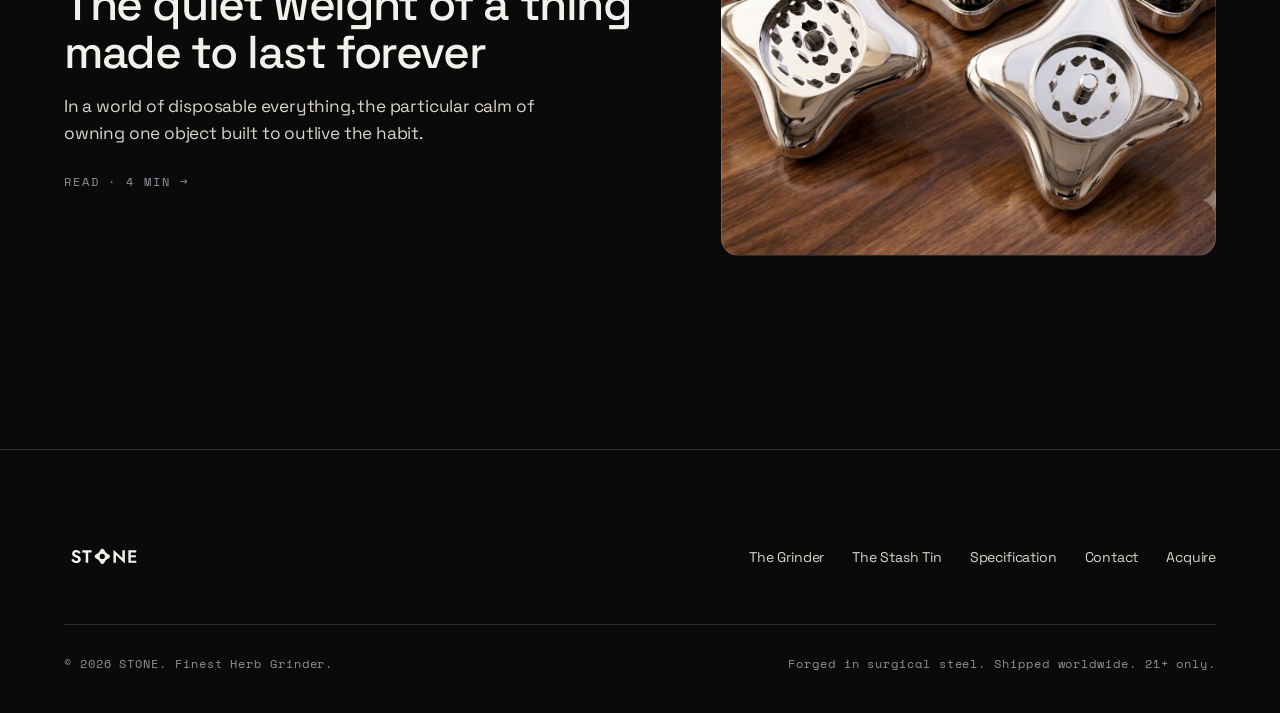
==== commit 17615270: "Journal: replace all 3 post lead images with chrome grinder renders (dark studio / teeth detail / wa" ====
--- a/journal/index.html
+++ b/journal/index.html
@@ -15,7 +15,7 @@
   <link rel="preconnect" href="https://fonts.googleapis.com">
   <link rel="preconnect" href="https://fonts.gstatic.com" crossorigin>
   <link href="https://fonts.googleapis.com/css2?family=Space+Grotesk:wght@400;500;600;700&family=Space+Mono:wght@400;700&display=swap" rel="stylesheet">
-  <link rel="stylesheet" href="../style.css?v=6">
+  <link rel="stylesheet" href="../style.css?v=7">
   <link rel="stylesheet" href="../journal.css?v=1">
 </head>
 <body>
@@ -37,7 +37,7 @@
 
     <section class="j-list">
       <article class="j-feature">
-        <a class="ph ph--hero has-img" style="background-image:url('../assets/img/journal-material.jpg');background-size:cover;background-position:center" href="why-316l-steel" data-label="Material - 316L" aria-label="Read: Why 316L is the only steel that belongs in your hand"></a>
+        <a class="ph ph--hero has-img" style="background-image:url('../assets/img/journal-material.jpg?v=2');background-size:cover;background-position:center" href="why-316l-steel" data-label="Material - 316L" aria-label="Read: Why 316L is the only steel that belongs in your hand"></a>
         <div class="j-feature__body">
           <span class="kicker j-feature__cat">Material · 12 June 2026</span>
           <h2><a href="why-316l-steel">Why 316L is the only steel that belongs in your hand</a></h2>
@@ -47,7 +47,7 @@
       </article>
 
       <article class="j-feature">
-        <a class="ph ph--hero has-img" style="background-image:url('../assets/img/journal-craft.jpg');background-size:cover;background-position:center" href="slicing-not-crushing" data-label="Craft - the cut" aria-label="Read: Slicing, not crushing"></a>
+        <a class="ph ph--hero has-img" style="background-image:url('../assets/img/journal-craft.jpg?v=2');background-size:cover;background-position:center" href="slicing-not-crushing" data-label="Craft - the cut" aria-label="Read: Slicing, not crushing"></a>
         <div class="j-feature__body">
           <span class="kicker j-feature__cat">Craft · 19 June 2026</span>
           <h2><a href="slicing-not-crushing">Slicing, not crushing: a study of the cut</a></h2>
@@ -57,7 +57,7 @@
       </article>
 
       <article class="j-feature">
-        <a class="ph ph--hero has-img" style="background-image:url('../assets/img/journal-ritual.jpg');background-size:cover;background-position:center" href="the-quiet-weight" data-label="Ritual - the weight" aria-label="Read: The quiet weight"></a>
+        <a class="ph ph--hero has-img" style="background-image:url('../assets/img/journal-ritual.jpg?v=2');background-size:cover;background-position:center" href="the-quiet-weight" data-label="Ritual - the weight" aria-label="Read: The quiet weight"></a>
         <div class="j-feature__body">
           <span class="kicker j-feature__cat">Ritual · 26 June 2026</span>
           <h2><a href="the-quiet-weight">The quiet weight of a thing made to last forever</a></h2>
--- a/style.css
+++ b/style.css
@@ -265,7 +265,7 @@
 .vault__card:hover{transform:translateY(-4px);border-color:rgba(244,241,236,.3)}
 .vault__card--wide{grid-column:span 2}
 .vault__card--accent{background:var(--bone);color:var(--ink)}
-.vault__card--accent p{color:#444}
+.vault__card.vault__card--accent p{color:#444}
 .vault__card h3{font-size:1.35rem;font-weight:500;letter-spacing:-.02em;margin-bottom:12px}
 .vault__card p{color:var(--bone-dim);font-size:1rem;line-height:1.55}
 
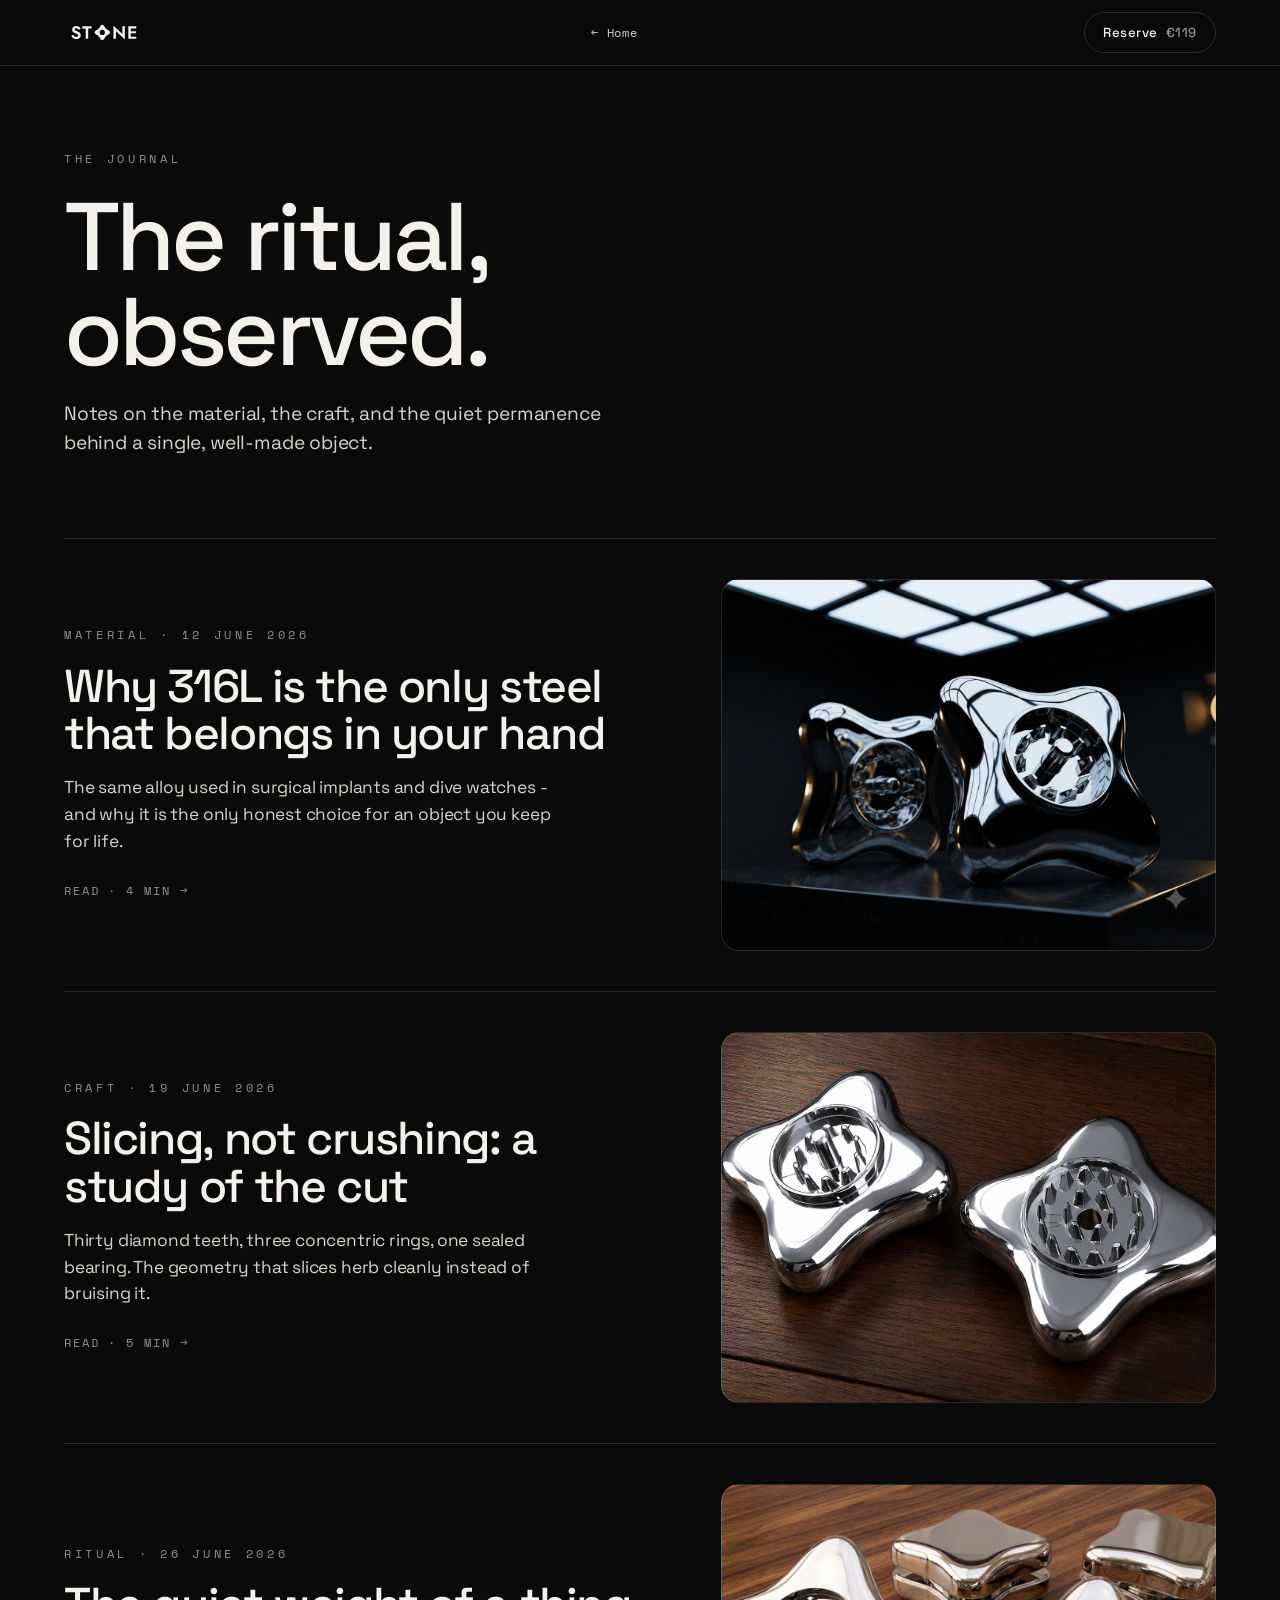
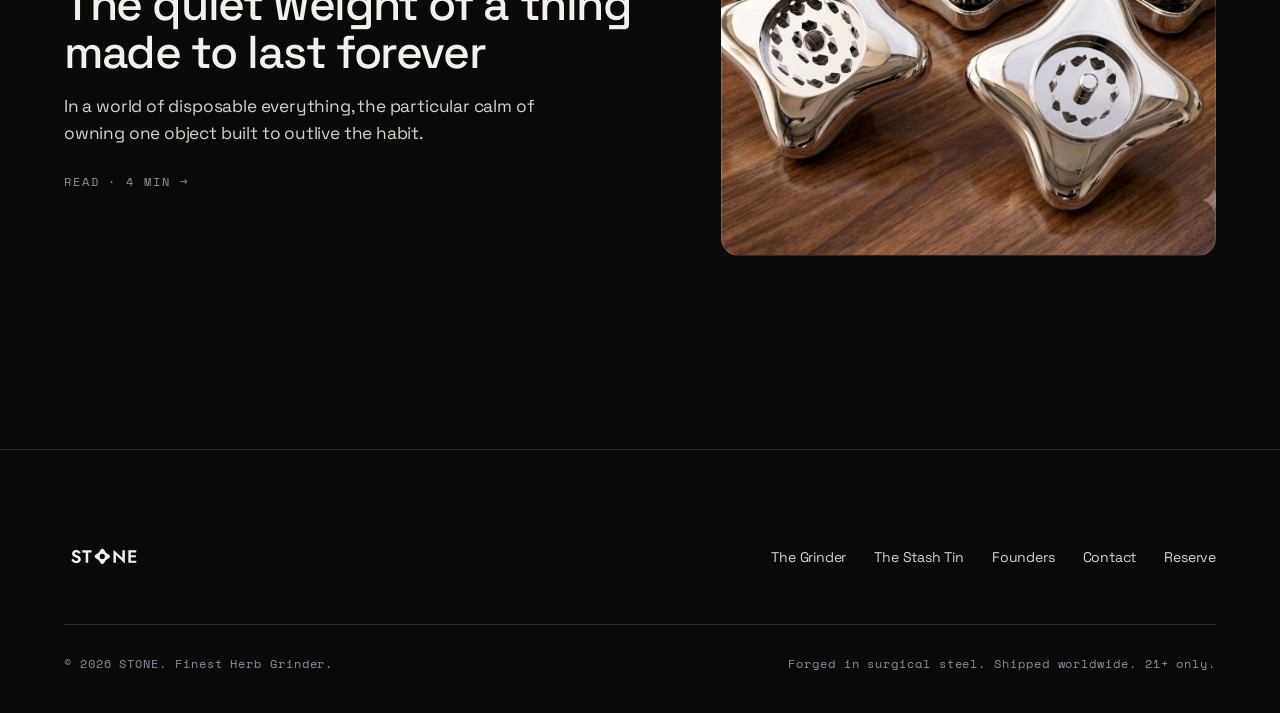
==== commit dd2ace7b: "Propagate Founders Club across all pages: nav Reserve EUR119 + Founders link, body/footer CTAs, sche" ====
--- a/journal/index.html
+++ b/journal/index.html
@@ -25,7 +25,7 @@
       <img class="nav__logo" src="../assets/stone-wordmark-white.svg" alt="STONE" width="723" height="305">
     </a>
     <a href="../" class="j-nav__back">← Home</a>
-    <a href="../#acquire" class="nav__cta">Acquire <span>€149.95</span></a>
+    <a href="../#founders" class="nav__cta">Reserve <span>€119</span></a>
   </header>
 
   <main>
@@ -76,9 +76,9 @@
       <nav class="footer__nav" aria-label="Footer">
         <a href="../the-grinder">The Grinder</a>
         <a href="../the-stash-tin">The Stash Tin</a>
-        <a href="../#spec">Specification</a>
+        <a href="../#founders">Founders</a>
         <a href="../contact">Contact</a>
-        <a href="../#acquire">Acquire</a>
+        <a href="../#founders">Reserve</a>
       </nav>
     </div>
     <div class="footer__bottom">
--- a/style.css
+++ b/style.css
@@ -219,6 +219,40 @@
   line-height:1.32;font-weight:400;letter-spacing:-.02em;color:var(--steel);
 }
 .manifesto__text em{color:var(--bone)}
+.manifesto__text--punch{margin-top:.85em;padding-top:.85em;border-top:1px solid rgba(244,241,236,.1)}
+
+/* ░░ FOUNDERS ░░ */
+.founders{max-width:var(--maxw);margin:0 auto;padding:clamp(70px,10vw,140px) var(--pad)}
+.founders__head{max-width:780px}
+.founders__title{font-size:clamp(2.4rem,6.5vw,5rem);font-weight:500;letter-spacing:-.04em;line-height:.98;margin-top:18px}
+.founders__lede{margin-top:26px;font-size:clamp(1.05rem,1.7vw,1.3rem);line-height:1.6;color:var(--steel);max-width:680px}
+.founders__grid{display:grid;grid-template-columns:repeat(2,1fr);gap:1px;background:var(--line);border:1px solid var(--line);border-radius:var(--r);overflow:hidden;margin:clamp(40px,6vw,64px) 0 clamp(28px,3vw,36px)}
+.founders__perk{background:var(--ink);padding:clamp(28px,3.5vw,44px)}
+.founders__no{font-family:var(--mono);font-size:.7rem;letter-spacing:.22em;color:var(--steel)}
+.founders__perk h3{font-size:clamp(1.25rem,2vw,1.55rem);font-weight:500;letter-spacing:-.02em;margin:16px 0 12px}
+.founders__perk p{color:var(--bone-dim);line-height:1.6;font-size:1rem}
+.founders__cta{display:flex;flex-wrap:wrap;align-items:center;justify-content:space-between;gap:28px;padding:clamp(28px,3.5vw,40px);border:1px solid var(--line);border-radius:var(--r);background:var(--ink-2)}
+.founders__price{display:flex;align-items:baseline;gap:16px;flex-wrap:wrap}
+.founders__amt{font-size:clamp(2.6rem,6vw,3.6rem);font-weight:600;letter-spacing:-.03em;line-height:1}
+.founders__was{font-size:1.3rem;color:var(--steel);text-decoration:line-through}
+.founders__slots{width:100%;font-family:var(--mono);font-size:.72rem;letter-spacing:.14em;text-transform:uppercase;color:var(--steel);margin-top:4px}
+.founders__fine{margin-top:24px;font-size:.85rem;color:var(--steel);max-width:640px;line-height:1.6}
+.hero__founders{margin-top:22px;font-family:var(--mono);font-size:.72rem;letter-spacing:.08em;color:var(--bone-dim);max-width:430px;line-height:1.7}
+.buy__was{font-size:1.05rem;color:var(--steel);text-decoration:line-through;margin-left:10px}
+/* quantity stepper (lives on the light bone acquire card) */
+.buy__qty{display:flex;align-items:center;justify-content:space-between;gap:16px;margin:20px 0}
+.buy__qty>span{font-family:var(--mono);font-size:.68rem;letter-spacing:.14em;text-transform:uppercase;color:var(--steel-dk)}
+.qty{display:inline-flex;align-items:center;border:1px solid rgba(10,10,10,.2);border-radius:100px;overflow:hidden}
+.qty__btn{width:42px;height:42px;background:none;border:none;color:var(--ink);font-size:1.3rem;line-height:1;cursor:pointer;transition:.2s var(--ease);display:grid;place-items:center}
+.qty__btn:hover{background:rgba(10,10,10,.06)}
+.qty__input{width:56px;height:42px;background:none;border:none;border-left:1px solid rgba(10,10,10,.2);border-right:1px solid rgba(10,10,10,.2);color:var(--ink);text-align:center;font-family:var(--font);font-size:1rem;font-weight:500;-moz-appearance:textfield}
+.qty__input::-webkit-outer-spin-button,.qty__input::-webkit-inner-spin-button{-webkit-appearance:none;margin:0}
+.qty__input:focus{outline:none}
+/* savings badges */
+.founders__save{font-family:var(--mono);font-size:.62rem;letter-spacing:.12em;text-transform:uppercase;background:var(--bone);color:var(--ink);padding:5px 11px;border-radius:100px;align-self:center;white-space:nowrap}
+.buy__save{font-family:var(--mono);font-size:.6rem;letter-spacing:.12em;text-transform:uppercase;background:var(--ink);color:var(--bone);padding:5px 10px;border-radius:100px;align-self:center;white-space:nowrap}
+.buy__vat{margin-top:-8px;margin-bottom:24px}
+@media(max-width:720px){.founders__grid{grid-template-columns:1fr}.founders__cta{flex-direction:column;align-items:flex-start}}
 
 /* ░░ OBJECT ░░ */
 .section--object .stage--lg{
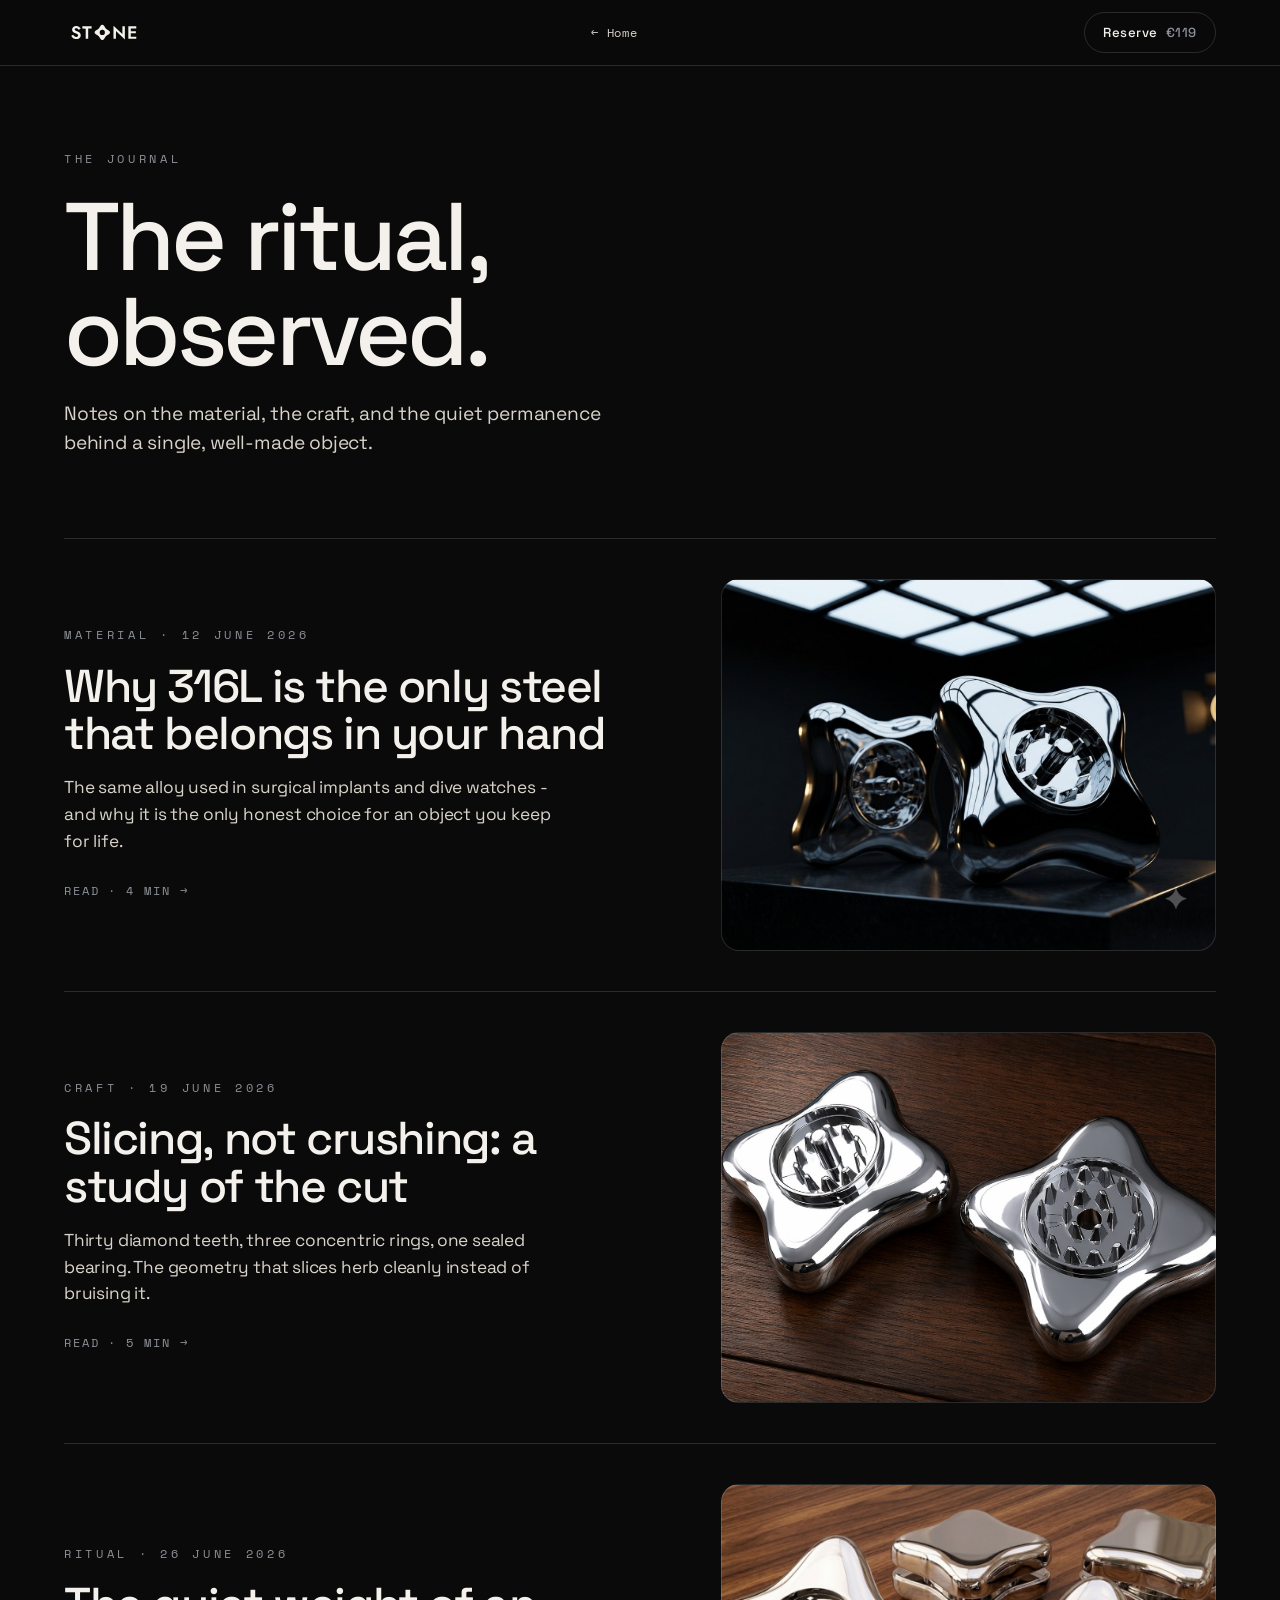
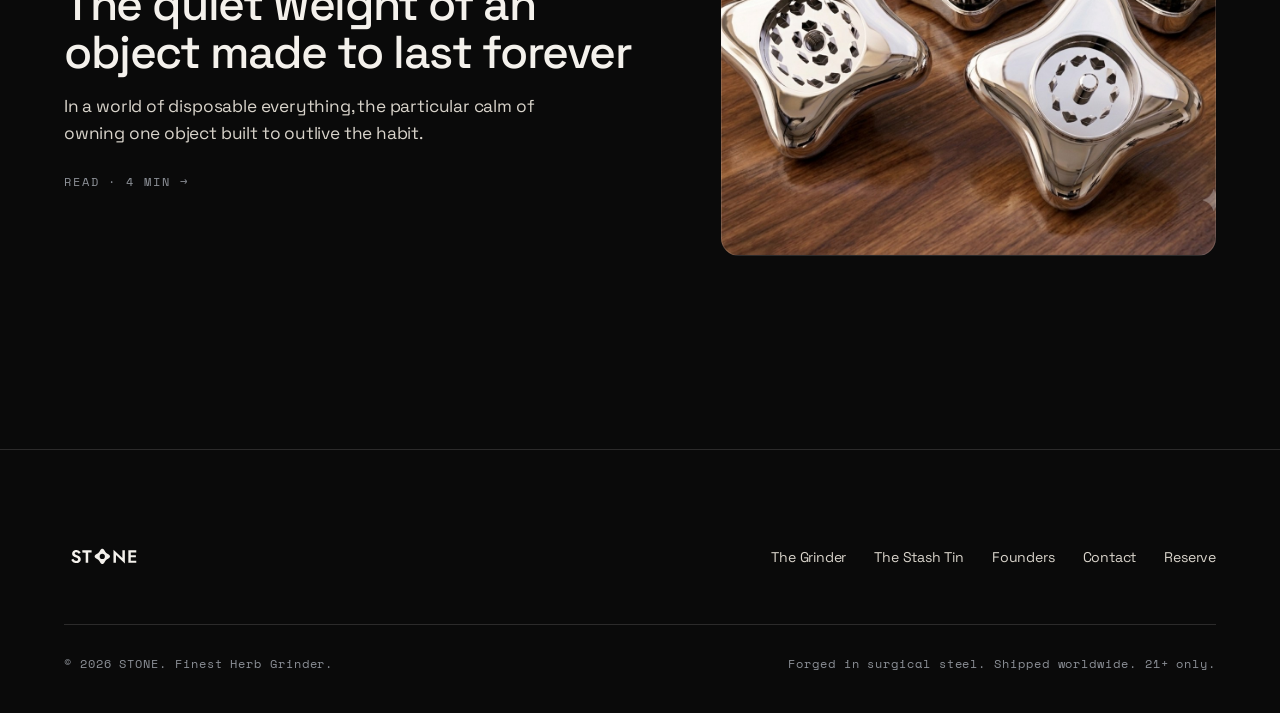
==== commit 483bd040: "Copy: 'future classic' -> 'iconic piece of design that will last forever'; rename journal title thin" ====
--- a/journal/index.html
+++ b/journal/index.html
@@ -60,7 +60,7 @@
         <a class="ph ph--hero has-img" style="background-image:url('../assets/img/journal-ritual.jpg?v=2');background-size:cover;background-position:center" href="the-quiet-weight" data-label="Ritual - the weight" aria-label="Read: The quiet weight"></a>
         <div class="j-feature__body">
           <span class="kicker j-feature__cat">Ritual · 26 June 2026</span>
-          <h2><a href="the-quiet-weight">The quiet weight of a thing made to last forever</a></h2>
+          <h2><a href="the-quiet-weight">The quiet weight of an object made to last forever</a></h2>
           <p class="j-feature__ex">In a world of disposable everything, the particular calm of owning one object built to outlive the habit.</p>
           <span class="j-feature__read">Read · 4 min →</span>
         </div>
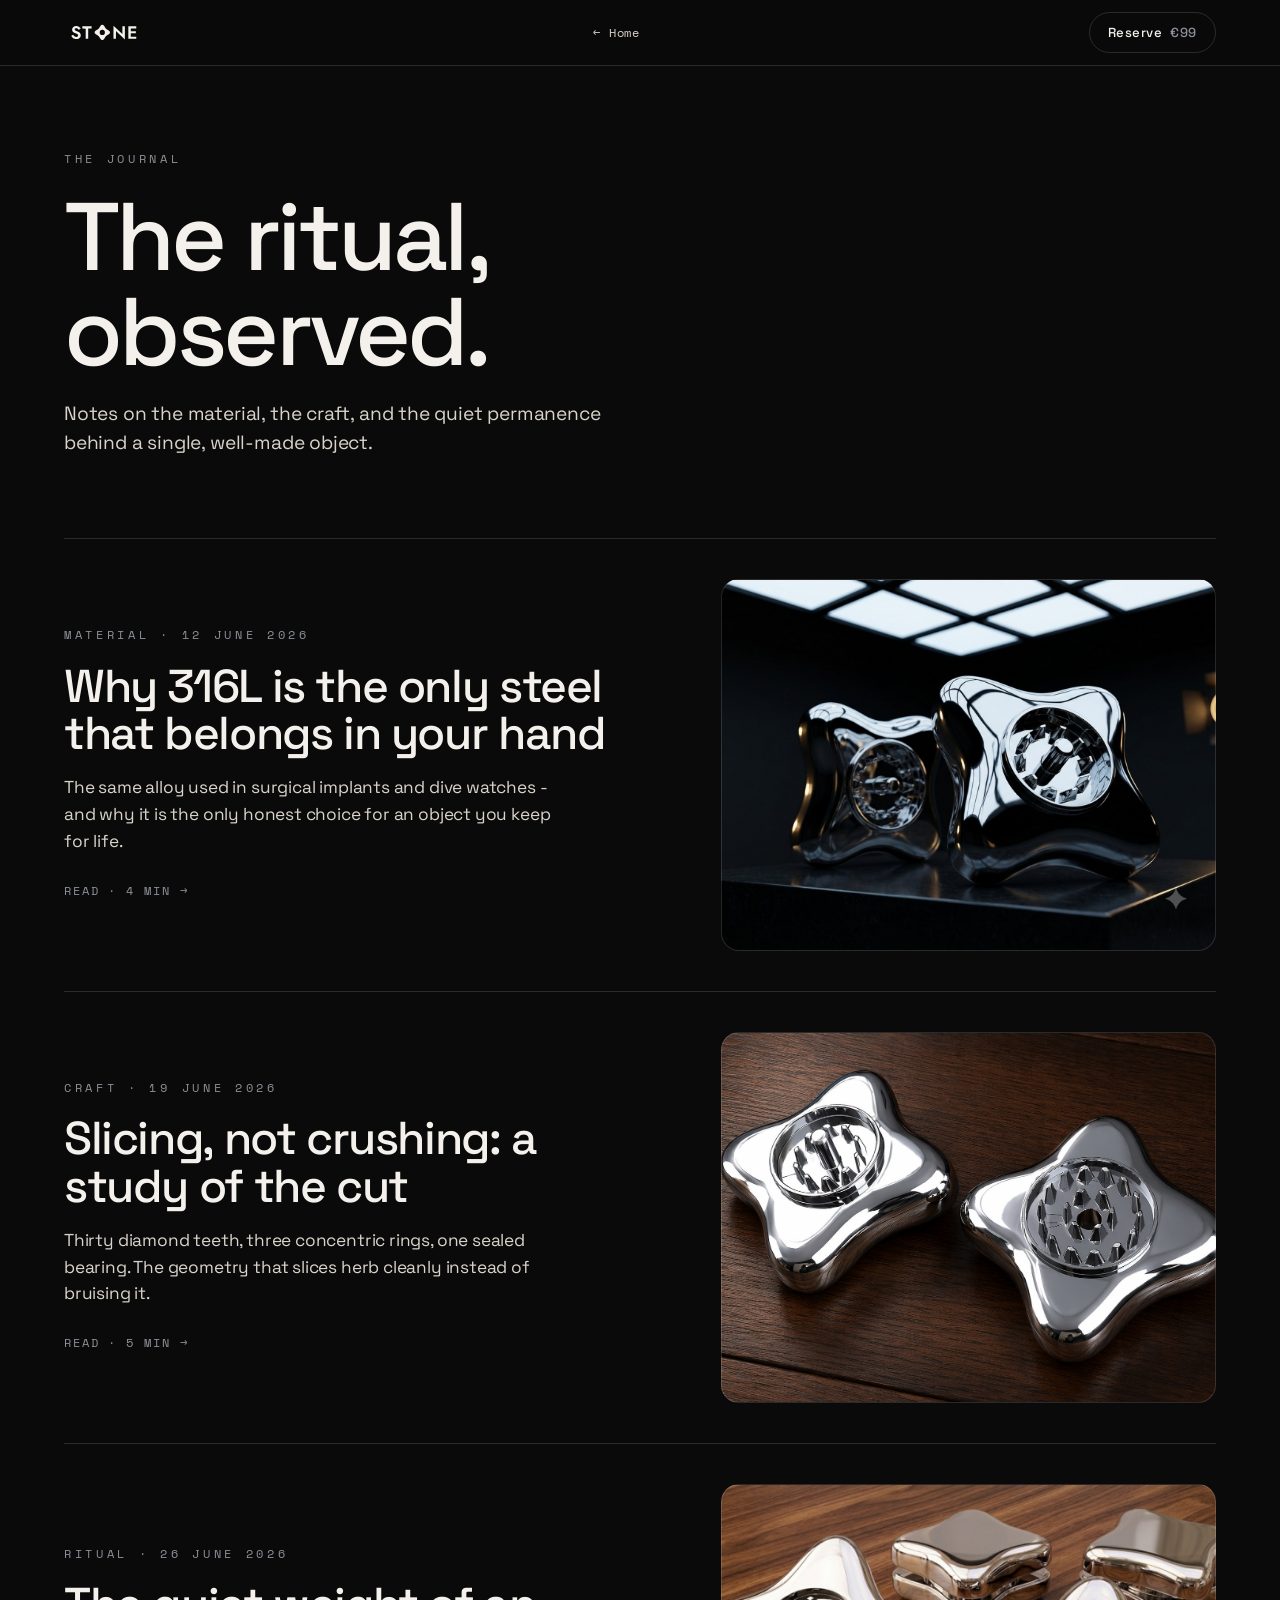
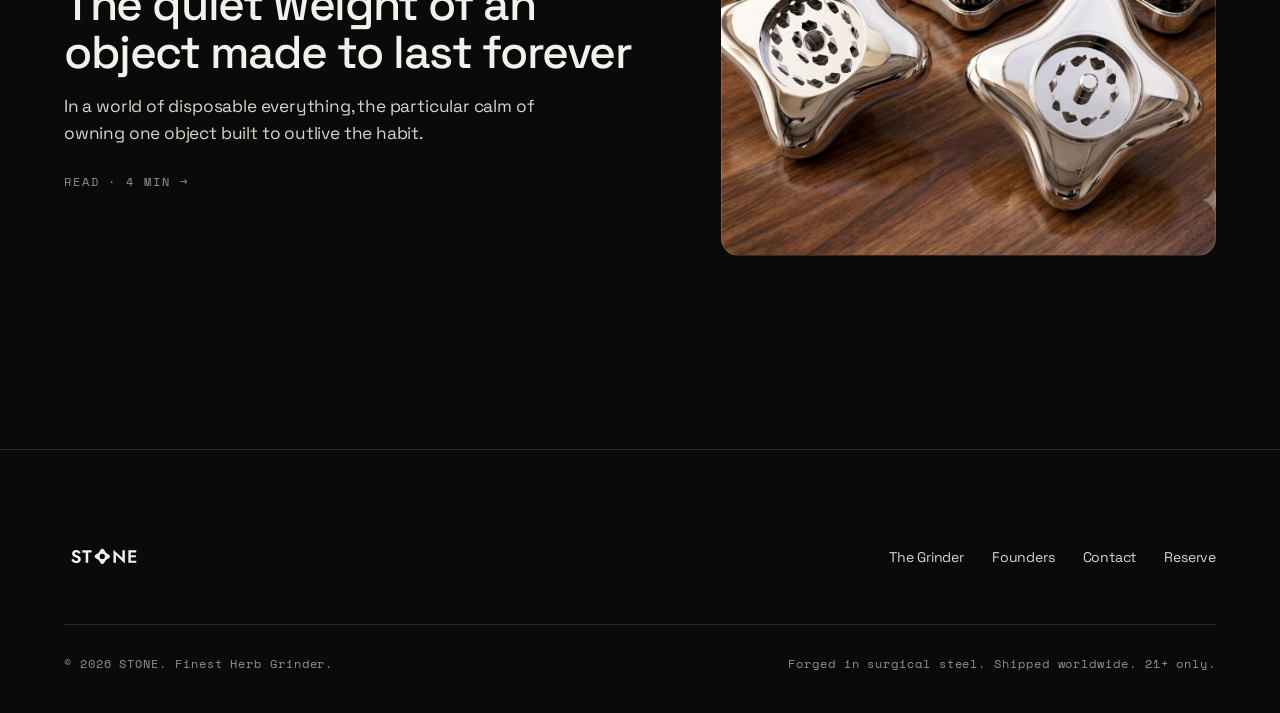
==== commit 55ace855: "Essentials plan: retail EUR120 / founders EUR99, drop the premium Stash Tin for a recyclable die-cut" ====
--- a/journal/index.html
+++ b/journal/index.html
@@ -25,7 +25,7 @@
       <img class="nav__logo" src="../assets/stone-wordmark-white.svg" alt="STONE" width="723" height="305">
     </a>
     <a href="../" class="j-nav__back">← Home</a>
-    <a href="../#founders" class="nav__cta">Reserve <span>€119</span></a>
+    <a href="../#founders" class="nav__cta">Reserve <span>€99</span></a>
   </header>
 
   <main>
@@ -75,7 +75,6 @@
       </a>
       <nav class="footer__nav" aria-label="Footer">
         <a href="../the-grinder">The Grinder</a>
-        <a href="../the-stash-tin">The Stash Tin</a>
         <a href="../#founders">Founders</a>
         <a href="../contact">Contact</a>
         <a href="../#founders">Reserve</a>
